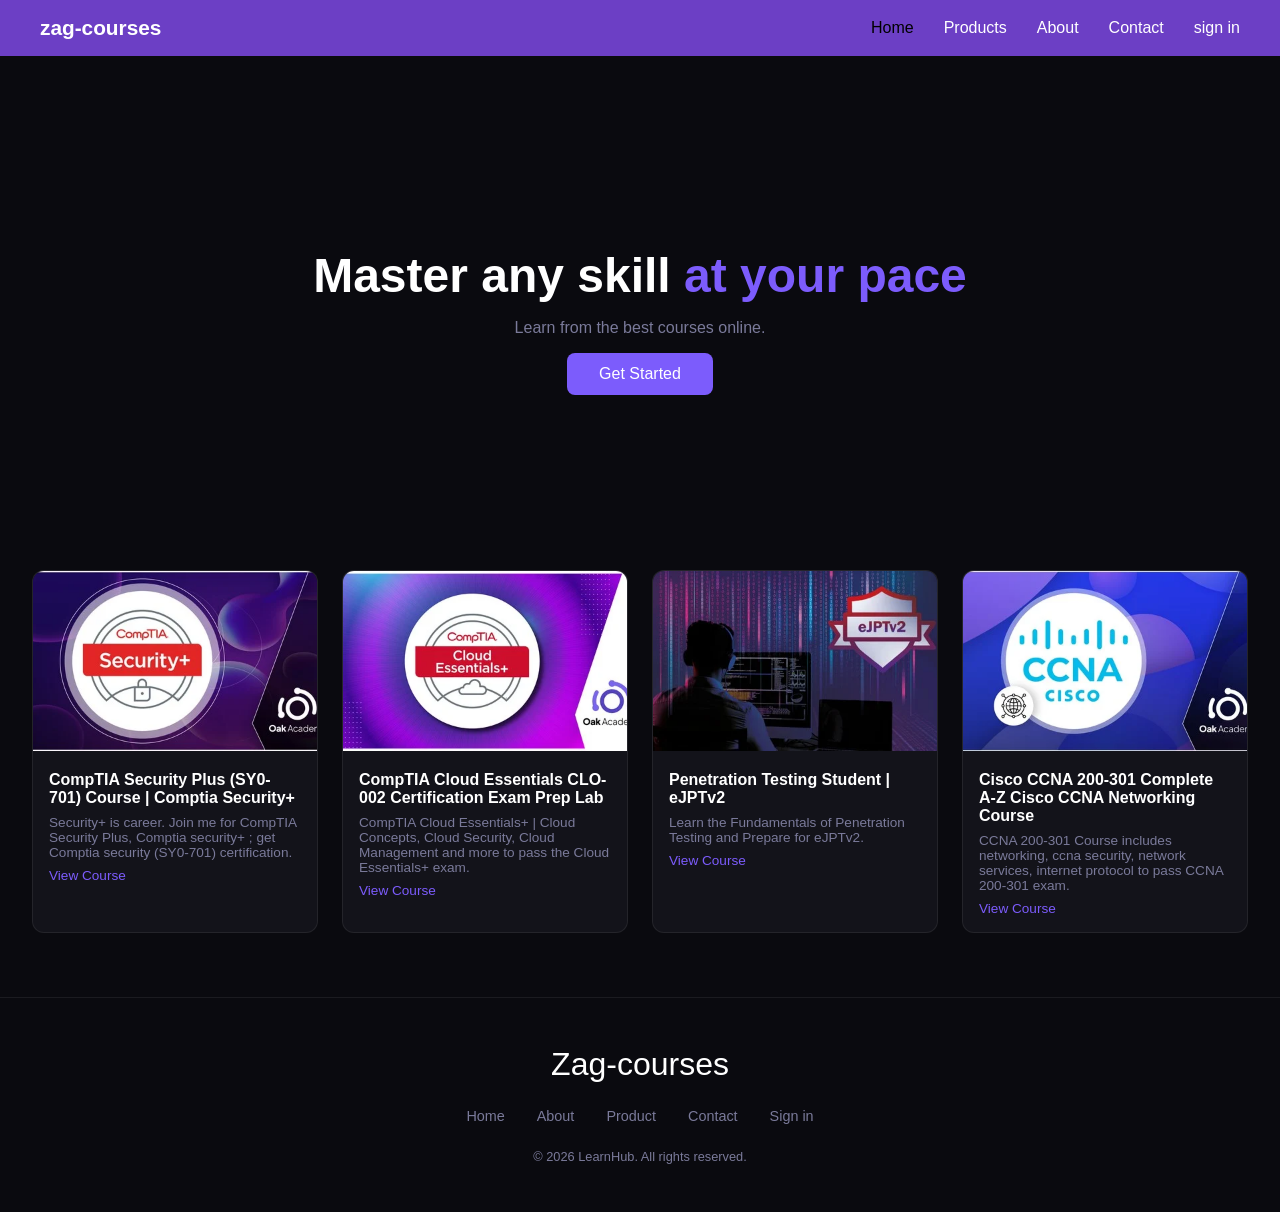
==== index.html @ d5edafad "Add files via upload" ====
<!DOCTYPE html>
<html lang="en">

<head>
    <meta charset="UTF-8">
    <meta name="viewport" content="width=device-width, initial-scale=1.0">
    <title>courses</title>
    <link rel="stylesheet" href="css/all.min.css">
    <link rel="stylesheet" href="css/style.css">
</head>

<body>

    <nav class="navbar">
        <div class="logo">zag-courses</div>
        <ul class="nav-parts">
            <li><a id="current" href="index.html">Home</a></li>
            <li><a href="product.html">Products</a></li>
            <li><a href="about.html">About</a></li>
            <li><a href="contact.html">Contact</a></li>
            <li><a href="sign.html">sign in</a></li>

        </ul>
    </nav>

    <section class="hero">
        <h1>Master any skill <span>at your pace</span></h1>
        <p>Learn from the best courses online.</p>
        <a href="product.html" class="btn">Get Started</a>
    </section>

    <section class="courses">
        <div class="card">
            <img src="img/security+_1.jpg" alt="Course">
            <div class="card-info">
                <h3>CompTIA Security Plus (SY0-701) Course | Comptia Security+</h3>
                <p>Security+ is career. Join me for CompTIA Security Plus, Comptia security+ ; get Comptia security
                    (SY0-701) certification.</p>
                <a target="_blank"
                    href="https://www.udemy.com/course/comptia-securitysy0-601-complete-course-comptia-2021">View
                    Course</a>
            </div>
        </div>

        <div class="card">
            <img src="img/CloudEssentials+_2.jpg" alt="Course">
            <div class="card-info">
                <h3>CompTIA Cloud Essentials CLO-002 Certification Exam Prep Lab</h3>
                <p>CompTIA Cloud Essentials+ | Cloud Concepts, Cloud Security, Cloud Management and more to pass the
                    Cloud Essentials+ exam.</p>
                <a target="_blank"
                    href="https://www.udemy.com/course/comptia-cloud-essentials-clo-002-certification-exam-prep-lab">View
                    Course</a>
            </div>
        </div>

        <div class="card">
            <img src="img/ejpt_3.jpg" alt="Course">
            <div class="card-info">
                <h3>Penetration Testing Student | eJPTv2</h3>
                <p>Learn the Fundamentals of Penetration Testing and Prepare for eJPTv2.</p>
                <a target="_blank" href="https://www.udemy.com/course/penetration-testing-student-ejptv2-r/">View
                    Course</a>
            </div>
        </div>


        <div class="card">
            <img src="img/ccna_4.jpg" alt="Course">
            <div class="card-info">
                <h3>Cisco CCNA 200-301 Complete A-Z Cisco CCNA Networking Course</h3>
                <p>CCNA 200-301 Course includes networking, ccna security, network services, internet protocol to pass
                    CCNA 200-301 exam.</p>
                <a target="_blank"
                    href="https://www.udemy.com/course/cisco-ccna-200-301-complete-a-z-cisco-ccna-networking-course">View
                    Course</a>
            </div>
        </div>


    </section>


    <footer>
        <p class="logo">Zag-courses</p>

        <ul class="footer-links">
            <li><a href="index.html">Home</a></li>
            <li><a href="#">About</a></li>
            <li><a href="product.html">Product</a></li>
            <li><a href="contact.html">Contact</a></li>
            <li><a href="sign.html">Sign in</a></li>
        </ul>

        <p class="copy">&copy; 2026 LearnHub. All rights reserved.</p>
    </footer>


</body>

</html>
---- css/style.css ----
* {
    margin: 0;
    padding: 0;
    box-sizing: border-box;
    
}

.navbar {
    display: flex;
    align-items: center;
    justify-content: space-between;
    padding: 1rem 3rem;
    position: sticky;
    background: #6b3cea;
    
   
}

.logo {
    font-size: 2rem;
    color: rgb(255, 255, 255);

}

.nav-parts{
    display: flex;
    gap: 2rem;
    list-style: none;
}

#current{
    color: black;
}

.nav-parts a{
    text-decoration: none;
    color: rgb(255, 255, 255);
    font-size: 1.5rem;
    transition: transform  0.3s;
}

.nav-parts a:hover{
    color: rgb(0, 0, 0);
    transform: translate(-10px);
}

@media (max-width:768px){
    .nav-parts{display: none;}
}



.hero {
  min-height: 50vh;
  display: flex;
  flex-direction: column;
  align-items: center;
  justify-content: center;
  text-align: center;
  background: #0a0a0f;
  color: #fff;
  gap: 1rem;
  padding-top: 5rem;
}

.hero h1 {
  font-size: 3rem;
  font-weight: 800;
}

.hero h1 span {
  color: #7c5cfc;
}

.hero p {
  color: #7a7a9a;
}

.btn {
  background: #7c5cfc;
  color: #fff;
  padding: 0.75rem 2rem;
  border-radius: 8px;
  text-decoration: none;
  transition: transform 0.3s ;  
}

.btn:hover{
    color: #4daccc;
    transform: translateY(-10px);
}

.courses {
  display: grid;
  grid-template-columns: repeat(4, 1fr);
  gap: 1.5rem;
  padding: 4rem 2rem;
  background: #0a0a0f;
}

.card {
  background: #13131a;
  border-radius: 12px;
  overflow: hidden;
  border: 1px solid rgba(255,255,255,0.07);
  transition: transform 0.3s;
}

.card:hover {
  transform: translateY(-10px);
}

.card img {
  width: 100%;
  height: 180px;
  object-fit: cover;
  transition: transform 0.5s;
}
.card img:hover{
    transform: translate(-50px);
}

.card-info {
  padding: 1rem;
  display: flex;
  flex-direction: column;
  gap: 0.5rem;
}

.card-info h3 {
  color: #fff;
  font-size: 1rem;
}

.card-info p {
  color: #7a7a9a;
  font-size: 0.85rem;
}

.card-info a {
  color: #7c5cfc;
  text-decoration: none;
  font-size: 0.85rem;
}

@media (max-width: 768px) {
  .courses { grid-template-columns: repeat(2, 1fr); }
}


footer {
  display: flex;
  flex-direction: column;
  align-items: center;
  gap: 1.5rem;
  padding: 3rem 2rem;
  background: #0a0a0f;
  border-top: 1px solid rgba(255,255,255,0.07);
}

.footer-links {
  display: flex;
  gap: 2rem;
  list-style: none;
}

.footer-links a {
  color: #7a7a9a;
  text-decoration: none;
  font-size: 0.9rem;
  transition: color 0.3s;
}

.footer-links a:hover {
  color: #fff;
}

.copy {
  color: #7a7a9a;
  font-size: 0.8rem;
}
body {
    font-family: 'Segoe UI', sans-serif;
    background-color: #0d0d0d;
    color: #fff;
    min-height: 100vh;
    display: flex;
    flex-direction: column;
}

/* ── Navbar ── */
.navbar {
    background-color: #6c3fc5;
    display: flex;
    justify-content: space-between;
    align-items: center;
    padding: 16px 40px;
}

.navbar .logo {
    font-size: 1.3rem;
    font-weight: 700;
    color: #fff;
}

.nav-parts {
    display: flex;
    gap: 30px;
    list-style: none;
}

.nav-parts a {
    color: #fff;
    text-decoration: none;
    font-size: 1rem;
    transition: opacity 0.2s;
}

.nav-parts a:hover {
    opacity: 0.75;
}

/* ── Page Header ── */
.page-header {
    text-align: center;
    padding: 50px 20px 40px;
}

.page-header h1 {
    font-size: 2.2rem;
    font-weight: 700;
}

.page-header h1 span {
    color: #8b5cf6;
}

.page-header p {
    color: #aaa;
    margin-top: 8px;
    font-size: 0.95rem;
}

/* ── Contact Wrapper ── */
.contact-wrapper {
    display: flex;
    max-width: 1000px;
    margin: 0 auto 60px;
    border-radius: 16px;
    overflow: hidden;
    box-shadow: 0 0 50px rgba(108, 63, 197, 0.35);
    flex: 1;
}

/* ── Left Side (Info) ── */
.contact-info {
    background: linear-gradient(150deg, #6c3fc5, #4a2a9a);
    padding: 50px 40px;
    flex: 1;
    display: flex;
    flex-direction: column;
    gap: 28px;
}

.contact-info h2 {
    font-size: 1.6rem;
    font-weight: 700;
    margin-bottom: 5px;
}

.info-box {
    display: flex;
    align-items: center;
    gap: 16px;
}

.info-box i {
    width: 44px;
    height: 44px;
    background: rgba(255, 255, 255, 0.15);
    border-radius: 50%;
    display: flex;
    align-items: center;
    justify-content: center;
    font-size: 1rem;
    flex-shrink: 0;
}

.info-text h4 {
    font-size: 0.8rem;
    color: rgba(255, 255, 255, 0.6);
    font-weight: 400;
    margin-bottom: 3px;
}

.info-text p {
    font-size: 0.95rem;
    font-weight: 600;
}

.social-icons {
    display: flex;
    gap: 12px;
    margin-top: 10px;
}

.social-icons a {
    width: 40px;
    height: 40px;
    background: rgba(255, 255, 255, 0.15);
    border-radius: 50%;
    display: flex;
    align-items: center;
    justify-content: center;
    color: #fff;
    text-decoration: none;
    transition: background 0.2s;
}

.social-icons a:hover {
    background: rgba(255, 255, 255, 0.3);
}

/* ── Right Side (Form) ── */
.contact-form {
    background: #1a1a2e;
    padding: 50px 40px;
    display: flex;
    flex-direction: column;
    gap: 18px;
}

.contact-form label{
    color: white;
}


/* 
.contact-form h1 {
    font-size: 1.7rem;
    font-weight: 700;
    margin-bottom: 5px;
}

.input-box {
    display: flex;
    flex-direction: column;
    gap: 7px;
}

.input-box label {
    font-size: 0.85rem;
    color: #aaa;
}

.input-field {
    display: flex;
    align-items: center;
    background: #0d0d1a;
    border: 1px solid #2e2e50;
    border-radius: 8px;
    padding: 0 14px;
    transition: border-color 0.2s;
}

.input-field:focus-within {
    border-color: #6c3fc5;
}

.input-field i {
    color: #6c3fc5;
    margin-right: 10px;
    font-size: 0.9rem;
}

.input-field input {
    background: transparent;
    border: none;
    outline: none;
    color: #fff;
    font-size: 0.95rem;
    padding: 12px 0;
    width: 100%;
}

.input-field input::placeholder {
    color: #555;
}

.input-box textarea {
    background: #0d0d1a;
    border: 1px solid #2e2e50;
    border-radius: 8px;
    padding: 12px 14px;
    color: #fff;
    font-size: 0.95rem;
    resize: vertical;
    min-height: 110px;
    outline: none;
    font-family: inherit;
    transition: border-color 0.2s;
}

.input-box textarea:focus {
    border-color: #6c3fc5;
}
.contact-form input[type="submit"] {
    background: #6c3fc5;
    color: #fff;
    border: none;
    border-radius: 8px;
    padding: 14px;
    font-size: 1rem;
    font-weight: 600;
    cursor: pointer;
    transition: background 0.2s, transform 0.1s;
    letter-spacing: 0.5px;
}

.contact-form input[type="submit"]:hover {
    background: #7d4fe0;
    transform: translateY(-1px);
} */

.developers{
    display: flex;
    justify-content: center;

}

.dev-container{
    display: flex;
    justify-content: center;
    gap: 15rem;
    padding: 7rem;
}

.dev-card{
    flex: 1 1 150rem;
    max-width: 200rem;
    text-align: center;
    color: rgb(255, 255, 255);

}

@import url('https://fonts.googleapis.com/css2?family=Montserrat:wght@300;400;500;600;700&display=swap');




.container{
    background-color: #fff;
    border-radius: 30px;
    box-shadow: 0 5px 15px rgba(0, 0, 0, 0.35);
    position: relative;
    overflow: hidden;
    width: 768px;
    max-width: 100%;
    min-height: 480px;
}

.container p{
    font-size: 14px;
    line-height: 20px;
    letter-spacing: 0.3px;
    margin: 20px 0;
}

.container span{
    font-size: 12px;
}

.container a{
    color: #333;
    font-size: 13px;
    text-decoration: none;
    margin: 15px 0 10px;
}

.container button{
    background-color: #512da8;
    color: #fff;
    font-size: 12px;
    padding: 10px 45px;
    border: 1px solid transparent;
    border-radius: 8px;
    font-weight: 600;
    letter-spacing: 0.5px;
    text-transform: uppercase;
    margin-top: 10px;
    cursor: pointer;
}

.container button.hidden{
    background-color: transparent;
    border-color: #fff;
}

.container form{
    background-color: #fff;
    display: flex;
    align-items: center;
    justify-content: center;
    flex-direction: column;
    padding: 0 40px;
    height: 100%;
}

.container input{
    background-color: #eee;
    border: none;
    margin: 8px 0;
    padding: 10px 15px;
    font-size: 13px;
    border-radius: 8px;
    width: 100%;
    outline: none;
}

.form-container{
    position: absolute;
    top: 0;
    height: 100%;
    transition: all 0.6s ease-in-out;
}

.sign-in{
    left: 0;
    width: 50%;
    z-index: 2;
}

.container.active .sign-in{
    transform: translateX(100%);
}

.sign-up{
    left: 0;
    width: 50%;
    opacity: 0;
    z-index: 1;
}

.container.active .sign-up{
    transform: translateX(100%);
    opacity: 1;
    z-index: 5;
    animation: move 0.6s;
}

@keyframes move{
    0%, 49.99%{
        opacity: 0;
        z-index: 1;
    }
    50%, 100%{
        opacity: 1;
        z-index: 5;
    }
}

.social-icons{
    margin: 20px 0;
}

.social-icons a{
    border: 1px solid #ccc;
    border-radius: 20%;
    display: inline-flex;
    justify-content: center;
    align-items: center;
    margin: 0 3px;
    width: 40px;
    height: 40px;
}

.toggle-container{
    position: absolute;
    top: 0;
    left: 50%;
    width: 50%;
    height: 100%;
    overflow: hidden;
    transition: all 0.6s ease-in-out;
    border-radius: 150px 0 0 100px;
    z-index: 1000;
}

.container.active .toggle-container{
    transform: translateX(-100%);
    border-radius: 0 150px 100px 0;
}

.toggle{
    background-color: #512da8;
    height: 100%;
    background: linear-gradient(to right, #5c6bc0, #512da8);
    color: #fff;
    position: relative;
    left: -100%;
    height: 100%;
    width: 200%;
    transform: translateX(0);
    transition: all 0.6s ease-in-out;
}

.container.active .toggle{
    transform: translateX(50%);
}

.toggle-panel{
    position: absolute;
    width: 50%;
    height: 100%;
    display: flex;
    align-items: center;
    justify-content: center;
    flex-direction: column;
    padding: 0 30px;
    text-align: center;
    top: 0;
    transform: translateX(0);
    transition: all 0.6s ease-in-out;
}

.toggle-left{
    transform: translateX(-200%);
}

.container.active .toggle-left{
    transform: translateX(0);
}

.toggle-right{
    right: 0;
    transform: translateX(0);
}

.container.active .toggle-right{
    transform: translateX(200%);
}
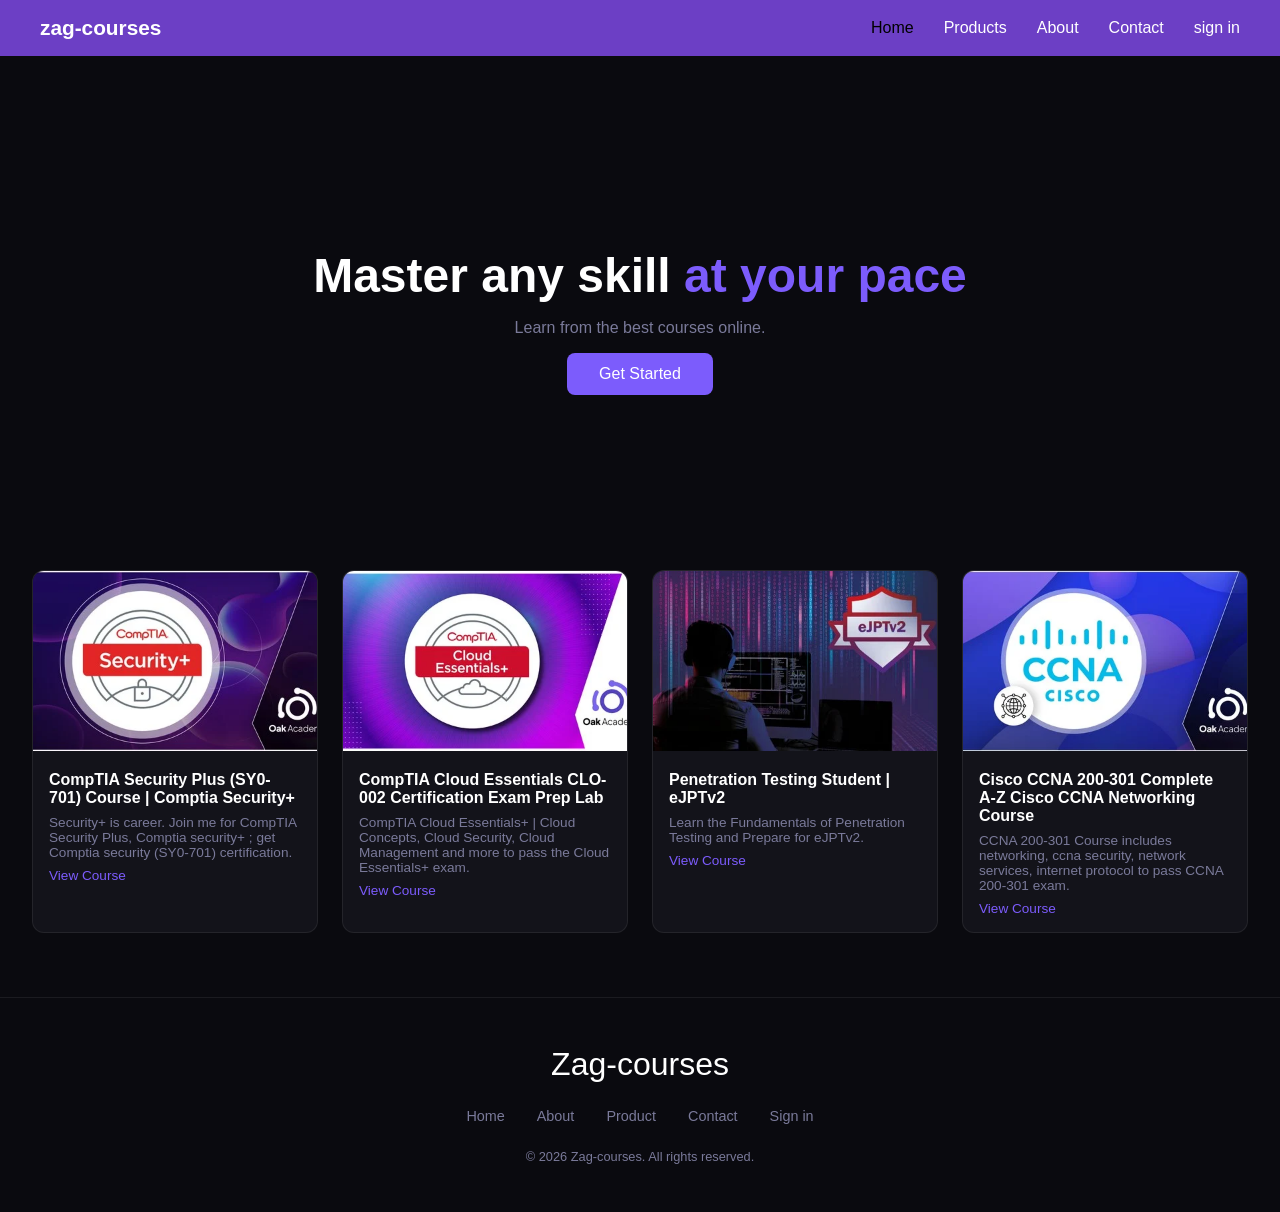
==== commit 9a3a5c4e: "Update index.html" ====
--- a/index.html
+++ b/index.html
@@ -92,10 +92,10 @@
             <li><a href="sign.html">Sign in</a></li>
         </ul>
 
-        <p class="copy">&copy; 2026 LearnHub. All rights reserved.</p>
+        <p class="copy">&copy; 2026 Zag-courses. All rights reserved.</p>
     </footer>
 
 
 </body>
 
-</html>+</html>
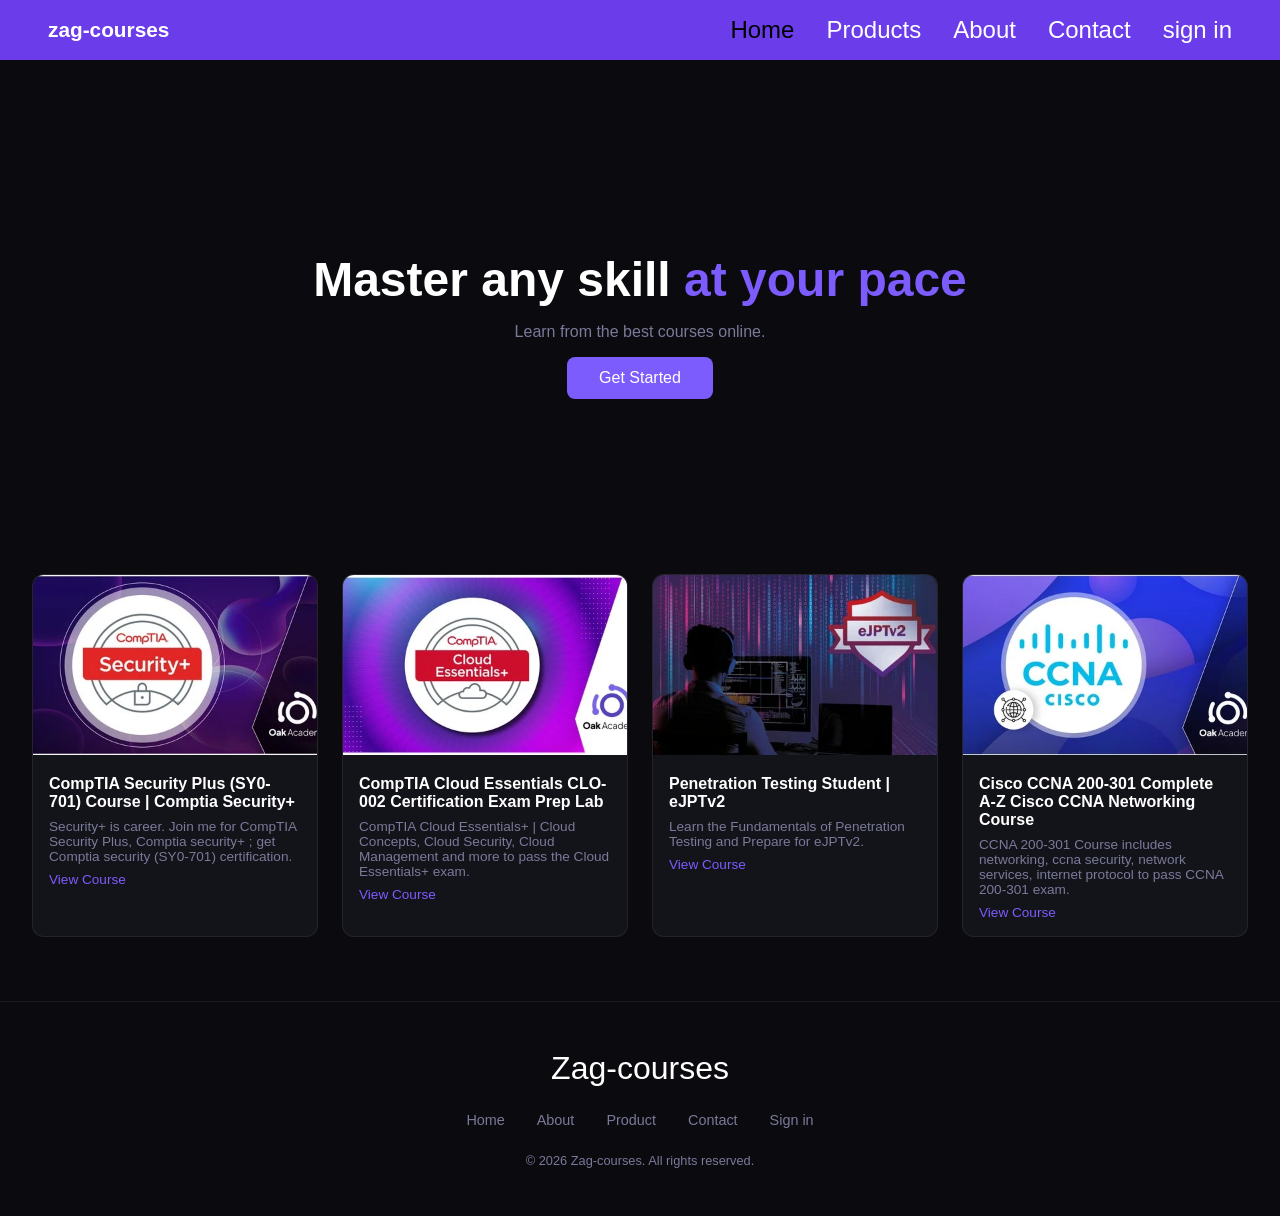
==== commit 5e51e7e8: "Add files via upload" ====
--- a/index.html
+++ b/index.html
@@ -7,19 +7,27 @@
     <title>courses</title>
     <link rel="stylesheet" href="css/all.min.css">
     <link rel="stylesheet" href="css/style.css">
+    <link rel="stylesheet" href="css/responsive.css">
 </head>
 
 <body>
 
     <nav class="navbar">
         <div class="logo">zag-courses</div>
-        <ul class="nav-parts">
+
+        <!-- Hamburger Button -->
+        <button class="hamburger" id="hamburger" aria-label="Toggle menu">
+            <span></span>
+            <span></span>
+            <span></span>
+        </button>
+
+        <ul class="nav-parts" id="nav-parts">
             <li><a id="current" href="index.html">Home</a></li>
             <li><a href="product.html">Products</a></li>
             <li><a href="about.html">About</a></li>
             <li><a href="contact.html">Contact</a></li>
             <li><a href="sign.html">sign in</a></li>
-
         </ul>
     </nav>
 
@@ -64,7 +72,6 @@
             </div>
         </div>
 
-
         <div class="card">
             <img src="img/ccna_4.jpg" alt="Course">
             <div class="card-info">
@@ -76,26 +83,35 @@
                     Course</a>
             </div>
         </div>
-
-
     </section>
-
 
     <footer>
         <p class="logo">Zag-courses</p>
-
         <ul class="footer-links">
             <li><a href="index.html">Home</a></li>
-            <li><a href="#">About</a></li>
+            <li><a href="about.html">About</a></li>
             <li><a href="product.html">Product</a></li>
             <li><a href="contact.html">Contact</a></li>
             <li><a href="sign.html">Sign in</a></li>
         </ul>
-
         <p class="copy">&copy; 2026 Zag-courses. All rights reserved.</p>
     </footer>
 
+    <script>
+        const hamburger = document.getElementById('hamburger');
+        const navParts = document.getElementById('nav-parts');
+        hamburger.addEventListener('click', () => {
+            hamburger.classList.toggle('open');
+            navParts.classList.toggle('open');
+        });
+       
+        navParts.querySelectorAll('a').forEach(a => {
+            a.addEventListener('click', () => {
+                hamburger.classList.remove('open');
+                navParts.classList.remove('open');
+            });
+        });
+    </script>
 
 </body>
-
-</html>
+</html>
--- a/css/style.css
+++ b/css/style.css
@@ -114,10 +114,10 @@
   width: 100%;
   height: 180px;
   object-fit: cover;
-  transition: transform 0.5s;
+  transition: transform 0.5s ease;
 }
 .card img:hover{
-    transform: translate(-50px);
+    transform: scale(1.2);
 }
 
 .card-info {
@@ -189,13 +189,7 @@
 }
 
 /* ── Navbar ── */
-.navbar {
-    background-color: #6c3fc5;
-    display: flex;
-    justify-content: space-between;
-    align-items: center;
-    padding: 16px 40px;
-}
+
 
 .navbar .logo {
     font-size: 1.3rem;
@@ -203,22 +197,6 @@
     color: #fff;
 }
 
-.nav-parts {
-    display: flex;
-    gap: 30px;
-    list-style: none;
-}
-
-.nav-parts a {
-    color: #fff;
-    text-decoration: none;
-    font-size: 1rem;
-    transition: opacity 0.2s;
-}
-
-.nav-parts a:hover {
-    opacity: 0.75;
-}
 
 /* ── Page Header ── */
 .page-header {
@@ -335,92 +313,6 @@
 }
 
 
-/* 
-.contact-form h1 {
-    font-size: 1.7rem;
-    font-weight: 700;
-    margin-bottom: 5px;
-}
-
-.input-box {
-    display: flex;
-    flex-direction: column;
-    gap: 7px;
-}
-
-.input-box label {
-    font-size: 0.85rem;
-    color: #aaa;
-}
-
-.input-field {
-    display: flex;
-    align-items: center;
-    background: #0d0d1a;
-    border: 1px solid #2e2e50;
-    border-radius: 8px;
-    padding: 0 14px;
-    transition: border-color 0.2s;
-}
-
-.input-field:focus-within {
-    border-color: #6c3fc5;
-}
-
-.input-field i {
-    color: #6c3fc5;
-    margin-right: 10px;
-    font-size: 0.9rem;
-}
-
-.input-field input {
-    background: transparent;
-    border: none;
-    outline: none;
-    color: #fff;
-    font-size: 0.95rem;
-    padding: 12px 0;
-    width: 100%;
-}
-
-.input-field input::placeholder {
-    color: #555;
-}
-
-.input-box textarea {
-    background: #0d0d1a;
-    border: 1px solid #2e2e50;
-    border-radius: 8px;
-    padding: 12px 14px;
-    color: #fff;
-    font-size: 0.95rem;
-    resize: vertical;
-    min-height: 110px;
-    outline: none;
-    font-family: inherit;
-    transition: border-color 0.2s;
-}
-
-.input-box textarea:focus {
-    border-color: #6c3fc5;
-}
-.contact-form input[type="submit"] {
-    background: #6c3fc5;
-    color: #fff;
-    border: none;
-    border-radius: 8px;
-    padding: 14px;
-    font-size: 1rem;
-    font-weight: 600;
-    cursor: pointer;
-    transition: background 0.2s, transform 0.1s;
-    letter-spacing: 0.5px;
-}
-
-.contact-form input[type="submit"]:hover {
-    background: #7d4fe0;
-    transform: translateY(-1px);
-} */
 
 .developers{
     display: flex;
@@ -639,3 +531,109 @@
 .container.active .toggle-right{
     transform: translateX(200%);
 }
+
+
+
+
+.team-section {
+    display: flex; 
+    justify-content: center; 
+    align-items: center; 
+    padding: 40px 20px;
+}
+
+.team-img {
+    width: 70%;
+    max-width: 900px;
+    border-radius: 16px;
+    box-shadow: 0 8px 30px rgba(124, 92, 252, 0.3);
+    border: 3px solid #7c5cfc;
+    transition: transform 0.4s ease;
+     cursor: pointer;
+}
+
+
+.team-img:hover {
+    transform: scale(1.05); 
+   
+}
+
+
+
+.hamburger {
+    display: none;
+    flex-direction: column;
+    gap: 5px;
+    cursor: pointer;
+    background: none;
+    border: none;
+    padding: 4px;
+}
+
+.hamburger span {
+    display: block;
+    width: 25px;
+    height: 3px;
+    background: #fff;
+    border-radius: 3px;
+    transition: all 0.3s ease;
+}
+
+
+.hamburger.open span:nth-child(1) { transform: translateY(8px) rotate(45deg); }
+.hamburger.open span:nth-child(2) { opacity: 0; }
+.hamburger.open span:nth-child(3) { transform: translateY(-8px) rotate(-45deg); }
+
+@media (max-width: 768px) {
+
+   
+    .hamburger {
+        display: flex;
+    }
+
+   
+    .navbar {
+        flex-wrap: wrap;
+        padding: 0.9rem 1.2rem;
+        align-items: center;
+    }
+
+
+    .nav-parts {
+        display: none !important;
+        flex-direction: column;
+        width: 100%;
+        gap: 0;
+        background: #5a2dbf;
+        margin: 0.5rem -1.2rem -0.9rem;
+        padding: 0;
+        list-style: none;
+    }
+
+     
+    .nav-parts.open {
+        display: flex !important;
+    }
+
+    .nav-parts li {
+        border-bottom: 1px solid rgba(255,255,255,0.12);
+    }
+
+    .nav-parts li:last-child {
+        border-bottom: none;
+    }
+
+    .nav-parts a {
+        display: block;
+        padding: 0.9rem 1.5rem;
+        font-size: 1rem;
+        color: #fff;
+        transform: none !important; 
+    }
+
+    .nav-parts a:hover {
+        background: rgba(255,255,255,0.1);
+        color: #fff;
+        transform: none !important;
+    }
+}
